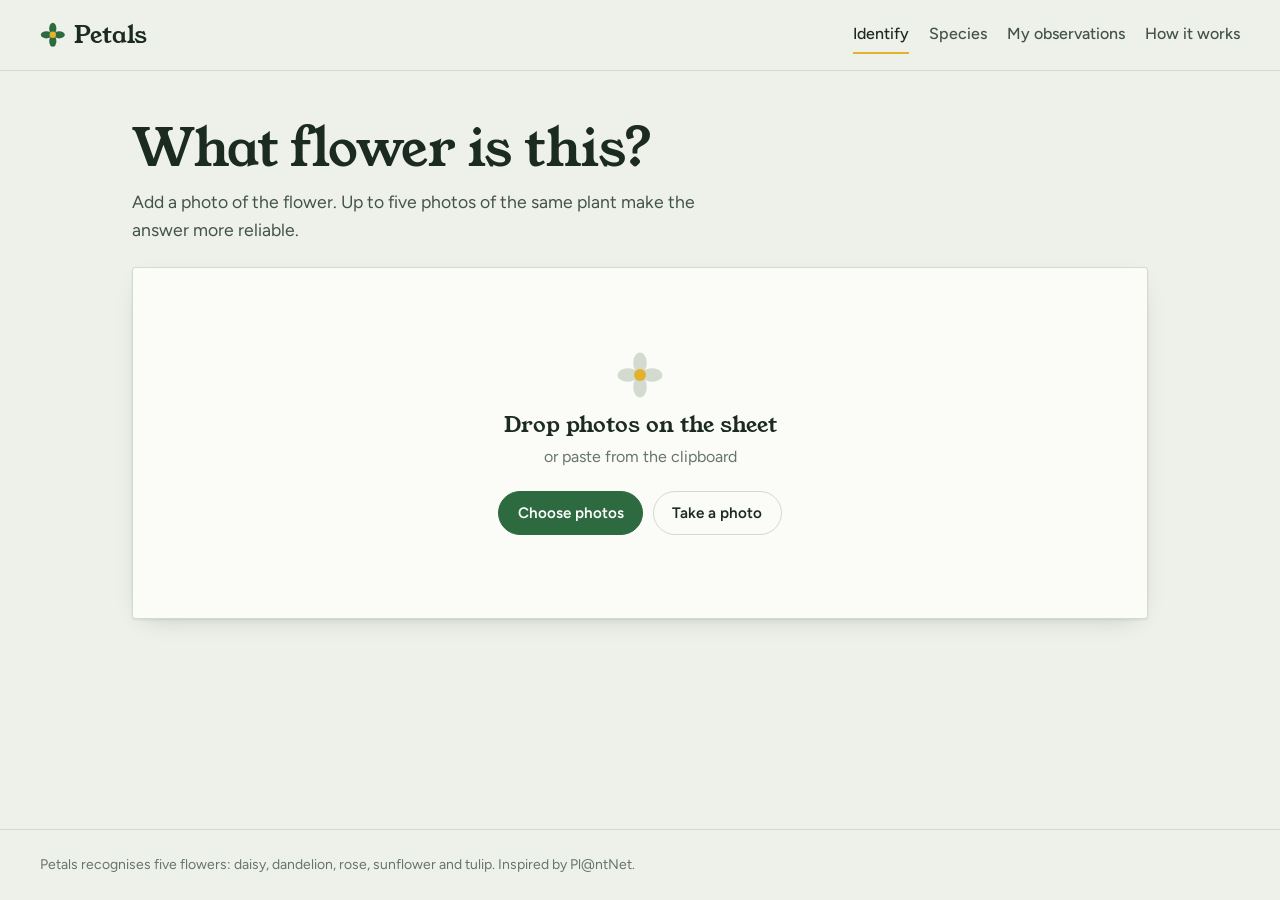
==== app/static/index.html @ 1f5e9799 "Add Petals flower identification web app FastAPI app that identifies daisies, dandelions, roses, sun" ====
<!doctype html>
<html lang="en">
<head>
  <meta charset="utf-8">
  <meta name="viewport" content="width=device-width, initial-scale=1">
  <title>Petals</title>
  <meta name="description" content="Identify flowers from a photo.">
  <link rel="icon" href="favicon.svg" type="image/svg+xml">
  <link rel="preconnect" href="https://fonts.googleapis.com">
  <link rel="preconnect" href="https://fonts.gstatic.com" crossorigin>
  <link href="https://fonts.googleapis.com/css2?family=Figtree:wght@400;500;600&family=Young+Serif&display=swap" rel="stylesheet">
  <link rel="stylesheet" href="styles.css">
</head>
<body>
  <header class="masthead">
    <a class="brand" href="#/">
      <svg class="brand-mark" viewBox="0 0 32 32" aria-hidden="true"><use href="#petal-mark"/></svg>
      Petals
    </a>
    <nav aria-label="Main">
      <a href="#/" data-route="identify">Identify</a>
      <a href="#/species" data-route="species">Species</a>
      <a href="#/observations" data-route="observations">My observations</a>
      <a href="#/how" data-route="how">How it works</a>
    </nav>
  </header>

  <div id="model-banner" class="banner" hidden>
    No trained model yet. Run <code>python training/train.py</code>, then restart the server.
    You can still browse species and read how it works.
  </div>

  <main id="view" tabindex="-1"></main>

  <footer class="colophon">
    Petals recognises five flowers: daisy, dandelion, rose, sunflower and tulip.
    Inspired by Pl@ntNet.
  </footer>

  <svg width="0" height="0" style="position:absolute" aria-hidden="true">
    <symbol id="petal-mark" viewBox="0 0 32 32">
      <g fill="currentColor">
        <ellipse cx="16" cy="8" rx="4.5" ry="7"/>
        <ellipse cx="16" cy="24" rx="4.5" ry="7"/>
        <ellipse cx="8" cy="16" rx="7" ry="4.5"/>
        <ellipse cx="24" cy="16" rx="7" ry="4.5"/>
      </g>
      <circle cx="16" cy="16" r="4" fill="var(--pollen)"/>
    </symbol>
  </svg>

  <template id="tpl-identify">
    <section class="identify">
      <div class="intro">
        <h1>What flower is this?</h1>
        <p>Add a photo of the flower. Up to five photos of the same plant make the answer more reliable.</p>
      </div>
      <div class="sheet drop" id="drop">
        <input type="file" id="file" accept="image/*" multiple hidden>
        <input type="file" id="camera" accept="image/*" capture="environment" hidden>
        <div class="drop-empty">
          <svg class="drop-mark" viewBox="0 0 32 32" aria-hidden="true"><use href="#petal-mark"/></svg>
          <p class="drop-title">Drop photos on the sheet</p>
          <p class="drop-hint">or paste from the clipboard</p>
          <div class="drop-actions">
            <button class="btn primary" type="button" data-pick="file">Choose photos</button>
            <button class="btn" type="button" data-pick="camera">Take a photo</button>
          </div>
        </div>
        <ul class="thumbs" id="thumbs" aria-label="Selected photos"></ul>
      </div>
      <div class="identify-actions" id="identify-actions" hidden>
        <button class="btn primary" id="go" type="button">Identify</button>
        <button class="btn quiet" id="add-more" type="button">Add another photo</button>
        <button class="btn quiet" id="clear" type="button">Clear</button>
      </div>
      <p class="error" id="error" role="alert"></p>
    </section>
  </template>

  <template id="tpl-result">
    <section class="result">
      <div class="specimen">
        <div class="sheet mounted">
          <figure class="mount">
            <img id="hero" alt="">
            <span class="tape tl"></span><span class="tape br"></span>
          </figure>
          <ul class="mini" id="mini" aria-label="Other photos"></ul>
        </div>
        <aside class="slip" id="slip" aria-live="polite"></aside>
      </div>
      <div class="ranking">
        <h2>All matches</h2>
        <ol class="bars" id="bars"></ol>
        <p class="fineprint">Scores are averaged across your photos. Petals only knows five flowers, so a photo of anything else is matched to the closest of them.</p>
      </div>
      <form class="save" id="save-form">
        <h2>Save this observation</h2>
        <label>Where did you see it? <span class="optional">(optional)</span>
          <input name="place" maxlength="120" placeholder="e.g. Golden Gate Park, by the pond">
        </label>
        <label>Notes <span class="optional">(optional)</span>
          <textarea name="note" rows="2" maxlength="500" placeholder="Colour, height, smell…"></textarea>
        </label>
        <div class="form-actions">
          <button class="btn primary" type="submit">Save observation</button>
          <a class="btn quiet" href="#/">Identify another flower</a>
        </div>
        <p class="status" id="save-status" role="status"></p>
      </form>
    </section>
  </template>

  <script src="app.js" type="module"></script>
</body>
</html>
---- app/static/styles.css ----
:root {
  --paper: #eef1ea;
  --sheet: #fbfbf7;
  --ink: #1c2b22;
  --ink-2: #435349;
  --muted: #66756b;
  --rule: #d3dacf;
  --leaf: #2e6a40;
  --leaf-hover: #24563a;
  --on-leaf: #ffffff;
  --pollen: #e2b22c;
  --slip: #fffcef;
  --slip-rule: #c9c1a0;
  --tape: rgba(222, 208, 160, 0.72);
  --danger: #a8322d;
  --series-train: #1f7a3e;
  --series-val: #b07806;
  --shadow: 0 1px 2px rgba(28, 43, 34, 0.08), 0 8px 24px -12px rgba(28, 43, 34, 0.25);
  --serif: "Young Serif", Georgia, serif;
  --sans: "Figtree", system-ui, sans-serif;
  color-scheme: light;
}

@media (prefers-color-scheme: dark) {
  :root:not([data-theme="light"]) {
    --paper: #111914;
    --sheet: #18221c;
    --ink: #e4ebe3;
    --ink-2: #b4c1b7;
    --muted: #8d9b91;
    --rule: #2d3b32;
    --leaf: #7cc08f;
    --leaf-hover: #95d2a6;
    --on-leaf: #0f1a13;
    --pollen: #e8be45;
    --slip: #1f2a23;
    --slip-rule: #4a5640;
    --tape: rgba(150, 140, 100, 0.45);
    --danger: #f08a80;
  --series-train: #45a86a;
  --series-val: #c07a20;
    --shadow: 0 1px 2px rgba(0, 0, 0, 0.4), 0 10px 28px -12px rgba(0, 0, 0, 0.7);
    color-scheme: dark;
  }
}
:root[data-theme="dark"] {
  --paper: #111914;
  --sheet: #18221c;
  --ink: #e4ebe3;
  --ink-2: #b4c1b7;
  --muted: #8d9b91;
  --rule: #2d3b32;
  --leaf: #7cc08f;
  --leaf-hover: #95d2a6;
  --on-leaf: #0f1a13;
  --pollen: #e8be45;
  --slip: #1f2a23;
  --slip-rule: #4a5640;
  --tape: rgba(150, 140, 100, 0.45);
  --danger: #f08a80;
  --series-train: #45a86a;
  --series-val: #c07a20;
  --shadow: 0 1px 2px rgba(0, 0, 0, 0.4), 0 10px 28px -12px rgba(0, 0, 0, 0.7);
  color-scheme: dark;
}

* { box-sizing: border-box; }
[hidden] { display: none !important; }

body {
  margin: 0;
  background: var(--paper);
  color: var(--ink);
  font: 400 1rem/1.55 var(--sans);
  -webkit-font-smoothing: antialiased;
  min-height: 100vh;
  display: flex;
  flex-direction: column;
}

h1, h2, h3 { font-family: var(--serif); font-weight: 400; line-height: 1.15; margin: 0; }
h1 { font-size: clamp(2rem, 1.4rem + 2.6vw, 3.25rem); letter-spacing: -0.01em; }
h2 { font-size: 1.5rem; }
h3 { font-size: 1.2rem; }
p { margin: 0; }
a { color: var(--leaf); }
img { max-width: 100%; display: block; }
code { font-size: 0.9em; background: var(--sheet); padding: 0.1em 0.35em; border-radius: 4px; border: 1px solid var(--rule); }

:focus-visible { outline: 2px solid var(--leaf); outline-offset: 2px; }

/* Masthead */
.masthead {
  display: flex;
  align-items: center;
  justify-content: space-between;
  flex-wrap: wrap;
  gap: 0.75rem 2rem;
  padding: 1rem clamp(1rem, 4vw, 2.5rem);
  border-bottom: 1px solid var(--rule);
}
.brand {
  display: inline-flex;
  align-items: center;
  gap: 0.5rem;
  font: 400 1.5rem/1 var(--serif);
  color: var(--ink);
  text-decoration: none;
}
.brand-mark { width: 1.6rem; height: 1.6rem; color: var(--leaf); }
nav { display: flex; flex-wrap: wrap; gap: 0.25rem 1.25rem; }
nav a {
  color: var(--ink-2);
  text-decoration: none;
  font-weight: 500;
  padding: 0.35rem 0;
  border-bottom: 2px solid transparent;
}
nav a:hover { color: var(--ink); }
nav a[aria-current="page"] { color: var(--ink); border-bottom-color: var(--pollen); }

.banner {
  margin: 1rem auto 0;
  width: calc(min(1080px, 100%) - 2 * clamp(1rem, 4vw, 2rem));
  padding: 0.75rem 1rem;
  border: 1px solid var(--slip-rule);
  background: var(--slip);
  border-radius: 6px;
  color: var(--ink-2);
}

main {
  flex: 1;
  width: min(1080px, 100%);
  margin: 0 auto;
  padding: clamp(1.5rem, 4vw, 3rem) clamp(1rem, 4vw, 2rem) 4rem;
}
main:focus { outline: none; }

.colophon {
  padding: 1.5rem clamp(1rem, 4vw, 2.5rem);
  border-top: 1px solid var(--rule);
  color: var(--muted);
  font-size: 0.875rem;
}

/* Buttons */
.btn {
  display: inline-flex;
  align-items: center;
  justify-content: center;
  gap: 0.4rem;
  min-height: 2.75rem;
  padding: 0.6rem 1.15rem;
  border-radius: 999px;
  border: 1px solid var(--rule);
  background: var(--sheet);
  color: var(--ink);
  font: 600 0.95rem/1 var(--sans);
  text-decoration: none;
  cursor: pointer;
}
.btn:hover { border-color: var(--ink-2); }
.btn.primary { background: var(--leaf); border-color: var(--leaf); color: var(--on-leaf); }
.btn.primary:hover { background: var(--leaf-hover); border-color: var(--leaf-hover); }
.btn.quiet { background: transparent; border-color: transparent; color: var(--ink-2); }
.btn.quiet:hover { color: var(--ink); text-decoration: underline; }
.btn[disabled] { opacity: 0.55; cursor: progress; }

/* The specimen sheet: the app's one memorable object */
.sheet {
  background: var(--sheet);
  border: 1px solid var(--rule);
  border-radius: 3px;
  box-shadow: var(--shadow);
  position: relative;
}

/* Identify */
.identify { display: grid; gap: 1.5rem; }
.intro { display: grid; gap: 0.6rem; max-width: 36rem; }
.intro p { color: var(--ink-2); font-size: 1.1rem; }

.drop {
  min-height: 22rem;
  display: grid;
  place-items: center;
  padding: 2rem 1.25rem;
  transition: border-color 0.15s, background-color 0.15s;
}
.drop.over { border-color: var(--leaf); background: color-mix(in srgb, var(--sheet) 88%, var(--leaf)); }
.drop.has-photos .drop-empty { display: none; }
.drop-empty { display: grid; justify-items: center; gap: 0.35rem; text-align: center; }
.drop-mark { width: 3rem; height: 3rem; color: var(--rule); margin-bottom: 0.5rem; }
.drop-title { font: 400 1.4rem/1.2 var(--serif); }
.drop-hint { color: var(--muted); }
.drop-actions { display: flex; flex-wrap: wrap; justify-content: center; gap: 0.6rem; margin-top: 1rem; }

.thumbs {
  list-style: none;
  margin: 0;
  padding: 0;
  display: flex;
  flex-wrap: wrap;
  justify-content: center;
  gap: 1.25rem;
}
.thumbs:empty { display: none; }
.thumbs li { position: relative; }
.thumbs img {
  width: 11rem;
  height: 11rem;
  object-fit: cover;
  border-radius: 2px;
  box-shadow: 0 1px 3px rgba(0, 0, 0, 0.2);
}
.thumbs li:nth-child(odd) img { transform: rotate(-1.2deg); }
.thumbs li:nth-child(even) img { transform: rotate(1deg); }
.thumbs .remove {
  position: absolute;
  top: -0.6rem;
  right: -0.6rem;
  width: 2rem;
  height: 2rem;
  border-radius: 50%;
  border: 1px solid var(--rule);
  background: var(--sheet);
  color: var(--ink);
  font-size: 1.1rem;
  line-height: 1;
  cursor: pointer;
}

.identify-actions { display: flex; flex-wrap: wrap; gap: 0.5rem; align-items: center; }
.error { color: var(--danger); font-weight: 500; }
.error:empty { display: none; }

/* Result: mounted specimen + determination slip */
.result { display: grid; gap: 3rem; }
.specimen {
  display: grid;
  grid-template-columns: minmax(0, 1.25fr) minmax(0, 1fr);
  gap: 2rem;
  align-items: start;
}
.mounted { padding: clamp(1.25rem, 4vw, 2.5rem); display: grid; gap: 1.25rem; }
.mount { margin: 0; position: relative; justify-self: center; width: 100%; }
.mount img {
  width: 100%;
  max-height: 32rem;
  object-fit: cover;
  border-radius: 2px;
  box-shadow: 0 1px 4px rgba(0, 0, 0, 0.18);
}
.tape {
  position: absolute;
  width: 5.5rem;
  height: 1.6rem;
  background: var(--tape);
  box-shadow: 0 0 1px rgba(0, 0, 0, 0.15);
}
.tape.tl { top: -0.6rem; left: -1.6rem; transform: rotate(-38deg); }
.tape.br { bottom: -0.6rem; right: -1.6rem; transform: rotate(-38deg); }
.mini { list-style: none; margin: 0; padding: 0; display: flex; gap: 0.75rem; justify-content: center; flex-wrap: wrap; }
.mini:empty { display: none; }
.mini button { padding: 0; border: 2px solid transparent; background: none; cursor: pointer; border-radius: 3px; }
.mini button[aria-pressed="true"] { border-color: var(--leaf); }
.mini img { width: 4rem; height: 4rem; object-fit: cover; border-radius: 2px; }

.slip {
  background: var(--slip);
  border: 1px solid var(--slip-rule);
  border-radius: 2px;
  padding: 1.5rem 1.5rem 1.25rem;
  box-shadow: var(--shadow);
  transform: rotate(0.6deg);
  display: grid;
  gap: 1rem;
  position: sticky;
  top: 1.5rem;
}
.slip-head { display: flex; justify-content: space-between; align-items: baseline; gap: 1rem; color: var(--muted); font-size: 0.85rem; border-bottom: 1px solid var(--slip-rule); padding-bottom: 0.6rem; }
.slip-det { font-family: var(--serif); font-size: 0.95rem; color: var(--ink-2); }
.slip-name { font: italic 400 clamp(1.7rem, 1.2rem + 1.5vw, 2.3rem)/1.1 var(--serif); }
.slip-name.undetermined { font-style: normal; }
.slip-common { font-size: 1.15rem; color: var(--ink-2); }
.slip dl { display: grid; grid-template-columns: auto 1fr; gap: 0.35rem 1rem; margin: 0; font-size: 0.95rem; }
.slip dt { color: var(--muted); }
.slip dd { margin: 0; }
.slip .caveat { font-size: 0.9rem; color: var(--ink-2); border-left: 3px solid var(--pollen); padding-left: 0.75rem; }
.slip-foot { border-top: 1px solid var(--slip-rule); padding-top: 0.75rem; display: flex; flex-wrap: wrap; gap: 0.5rem 1.25rem; font-size: 0.95rem; }

.meter { display: grid; gap: 0.35rem; }
.meter-track { height: 0.6rem; background: color-mix(in srgb, var(--slip-rule) 45%, transparent); border-radius: 999px; overflow: hidden; }
.meter-fill { height: 100%; background: var(--pollen); border-radius: 999px; transform-origin: left; animation: grow 0.7s cubic-bezier(.2,.7,.2,1) both; }
.meter-label { display: flex; justify-content: space-between; font-size: 0.9rem; color: var(--ink-2); }
.meter-label strong { color: var(--ink); font-variant-numeric: tabular-nums; }
@keyframes grow { from { transform: scaleX(0); } }

.ranking { display: grid; gap: 1rem; max-width: 40rem; }
.bars { list-style: none; margin: 0; padding: 0; display: grid; gap: 0.85rem; }
.bars li { display: grid; grid-template-columns: 9rem 1fr 3.5rem; gap: 1rem; align-items: center; }
.bars a { color: var(--ink); text-decoration: none; font-weight: 500; }
.bars a:hover { text-decoration: underline; }
.bars .sci { display: block; font-style: italic; font-weight: 400; color: var(--muted); font-size: 0.85rem; }
.bars .track { height: 0.5rem; background: var(--rule); border-radius: 999px; overflow: hidden; }
.bars .fill { height: 100%; background: var(--ink-2); border-radius: 999px; }
.bars li:first-child .fill { background: var(--leaf); }
.bars .pct { text-align: right; font-variant-numeric: tabular-nums; color: var(--ink-2); }
.fineprint { color: var(--muted); font-size: 0.9rem; }

.save { display: grid; gap: 1rem; max-width: 34rem; padding-top: 2rem; border-top: 1px solid var(--rule); }
.save label { display: grid; gap: 0.35rem; font-weight: 500; }
.optional { color: var(--muted); font-weight: 400; }
input, textarea {
  font: inherit;
  color: var(--ink);
  background: var(--sheet);
  border: 1px solid var(--rule);
  border-radius: 6px;
  padding: 0.6rem 0.75rem;
  width: 100%;
}
input:focus, textarea:focus { border-color: var(--leaf); outline: none; box-shadow: 0 0 0 3px color-mix(in srgb, var(--leaf) 25%, transparent); }
.form-actions { display: flex; flex-wrap: wrap; gap: 0.5rem; align-items: center; }
.status { color: var(--leaf); font-weight: 500; }
.status:empty { display: none; }

/* Species */
.page-head { display: grid; gap: 0.6rem; max-width: 40rem; margin-bottom: 2rem; }
.page-head p { color: var(--ink-2); font-size: 1.1rem; }

.flora { list-style: none; margin: 0; padding: 0; display: grid; grid-template-columns: repeat(auto-fill, minmax(15rem, 1fr)); gap: 2rem 1.5rem; }
.flora a { color: inherit; text-decoration: none; display: grid; gap: 0.6rem; }
.flora .plate {
  aspect-ratio: 4 / 5;
  background: var(--sheet);
  border: 1px solid var(--rule);
  border-radius: 3px;
  padding: 0.75rem;
  box-shadow: var(--shadow);
}
.flora .plate img { width: 100%; height: 100%; object-fit: cover; border-radius: 2px; }
.flora .plate .placeholder { width: 100%; height: 100%; display: grid; place-items: center; color: var(--rule); }
.flora .plate .placeholder svg { width: 40%; }
.flora a:hover h3 { text-decoration: underline; }
.flora .sci { font-style: italic; color: var(--muted); }

.species-detail { display: grid; grid-template-columns: minmax(0, 1fr) minmax(0, 1fr); gap: 2.5rem; align-items: start; }
.species-detail .text { display: grid; gap: 1.25rem; }
.species-detail .sci { font: italic 400 1.25rem/1.3 var(--serif); color: var(--ink-2); }
.species-detail .lede { font-size: 1.1rem; max-width: 34rem; }
.species-detail ul.look { margin: 0; padding-left: 1.2rem; display: grid; gap: 0.35rem; }
.species-detail dl { display: grid; grid-template-columns: auto 1fr; gap: 0.4rem 1.25rem; margin: 0; }
.species-detail dt { color: var(--muted); }
.species-detail dd { margin: 0; }
.gallery { display: grid; grid-template-columns: repeat(2, 1fr); gap: 0.75rem; padding: 1rem; }
.gallery img { width: 100%; aspect-ratio: 1; object-fit: cover; border-radius: 2px; }
.gallery .empty { grid-column: 1 / -1; color: var(--muted); padding: 2rem 1rem; text-align: center; }
.back { display: inline-block; margin-bottom: 1.5rem; color: var(--ink-2); }

/* Observations */
.log { list-style: none; margin: 0; padding: 0; display: grid; gap: 1.25rem; }
.log li {
  display: grid;
  grid-template-columns: 7rem 1fr auto;
  gap: 1.25rem;
  align-items: start;
  padding-bottom: 1.25rem;
  border-bottom: 1px solid var(--rule);
}
.log img { width: 7rem; height: 7rem; object-fit: cover; border-radius: 2px; box-shadow: 0 1px 3px rgba(0, 0, 0, 0.2); }
.log .what { display: grid; gap: 0.2rem; }
.log .sci { font-style: italic; color: var(--muted); }
.log .meta { color: var(--ink-2); font-size: 0.9rem; }
.log .note { margin-top: 0.4rem; }
.empty-state { display: grid; gap: 1rem; justify-items: start; padding: 2.5rem 0; color: var(--ink-2); }

/* How it works */
.how { display: grid; gap: 3.5rem; }
.how section { display: grid; gap: 1rem; }
.how .prose { max-width: 40rem; display: grid; gap: 0.85rem; color: var(--ink-2); }
.how .prose strong { color: var(--ink); font-weight: 600; }
.steps { margin: 0; padding-left: 1.4rem; display: grid; gap: 0.5rem; max-width: 40rem; color: var(--ink-2); }
.stats { display: flex; flex-wrap: wrap; gap: 2.5rem; }
.stats div { display: grid; }
.stats strong { font: 400 2rem/1.1 var(--serif); font-variant-numeric: tabular-nums; }
.stats span { color: var(--muted); font-size: 0.9rem; }

.aug-controls { display: flex; flex-wrap: wrap; gap: 0.5rem; align-items: center; }
.aug-controls label { display: inline-flex; gap: 0.4rem; align-items: center; padding: 0.4rem 0.8rem; border: 1px solid var(--rule); border-radius: 999px; background: var(--sheet); cursor: pointer; font-size: 0.9rem; }
.aug-controls input { width: auto; accent-color: var(--leaf); }
.aug-grid { display: grid; grid-template-columns: repeat(4, 1fr); gap: 0.75rem; padding: 1rem; }
.aug-grid canvas { width: 100%; aspect-ratio: 1; border-radius: 2px; background: var(--paper); }
.aug-grid .original { outline: 2px solid var(--pollen); outline-offset: 2px; }

.chart-wrap { padding: 1.25rem; max-width: 44rem; position: relative; }
.chart-wrap svg { width: 100%; height: auto; display: block; overflow: visible; }
.chart-legend { display: flex; gap: 1.25rem; font-size: 0.9rem; color: var(--ink-2); margin-bottom: 0.5rem; }
.chart-legend span { display: inline-flex; align-items: center; gap: 0.4rem; }
.chart-legend i { width: 1rem; height: 2px; display: inline-block; }
.chart-legend i.dashed { background: none; border-top: 2px dashed; height: 0; }
.chart-tip {
  position: absolute;
  pointer-events: none;
  background: var(--ink);
  color: var(--paper);
  border-radius: 6px;
  padding: 0.45rem 0.65rem;
  font-size: 0.85rem;
  line-height: 1.35;
  white-space: nowrap;
  transform: translate(-50%, calc(-100% - 10px));
}
.chart-tip[hidden] { display: none; }
.chart-table { margin-top: 0.75rem; font-size: 0.9rem; color: var(--ink-2); }
.chart-table table { border-collapse: collapse; margin-top: 0.5rem; font-variant-numeric: tabular-nums; }
.chart-table th, .chart-table td { padding: 0.25rem 1rem 0.25rem 0; text-align: left; }
.chart-table th { color: var(--muted); font-weight: 500; }

.loading { color: var(--muted); }

@media (max-width: 760px) {
  .specimen, .species-detail { grid-template-columns: 1fr; }
  .slip { position: static; transform: none; }
  .bars li { grid-template-columns: 7rem 1fr 3rem; gap: 0.75rem; }
  .thumbs img { width: 8.5rem; height: 8.5rem; }
  .log li { grid-template-columns: 5rem 1fr; }
  .log img { width: 5rem; height: 5rem; }
  .log li > :last-child { grid-column: 2; justify-self: start; }
  .aug-grid { grid-template-columns: repeat(2, 1fr); }
  .tape { width: 4rem; }
  .tape.tl { left: -1rem; }
  .tape.br { right: -1rem; }
}

@media (prefers-reduced-motion: reduce) {
  * { animation: none !important; transition: none !important; }
}
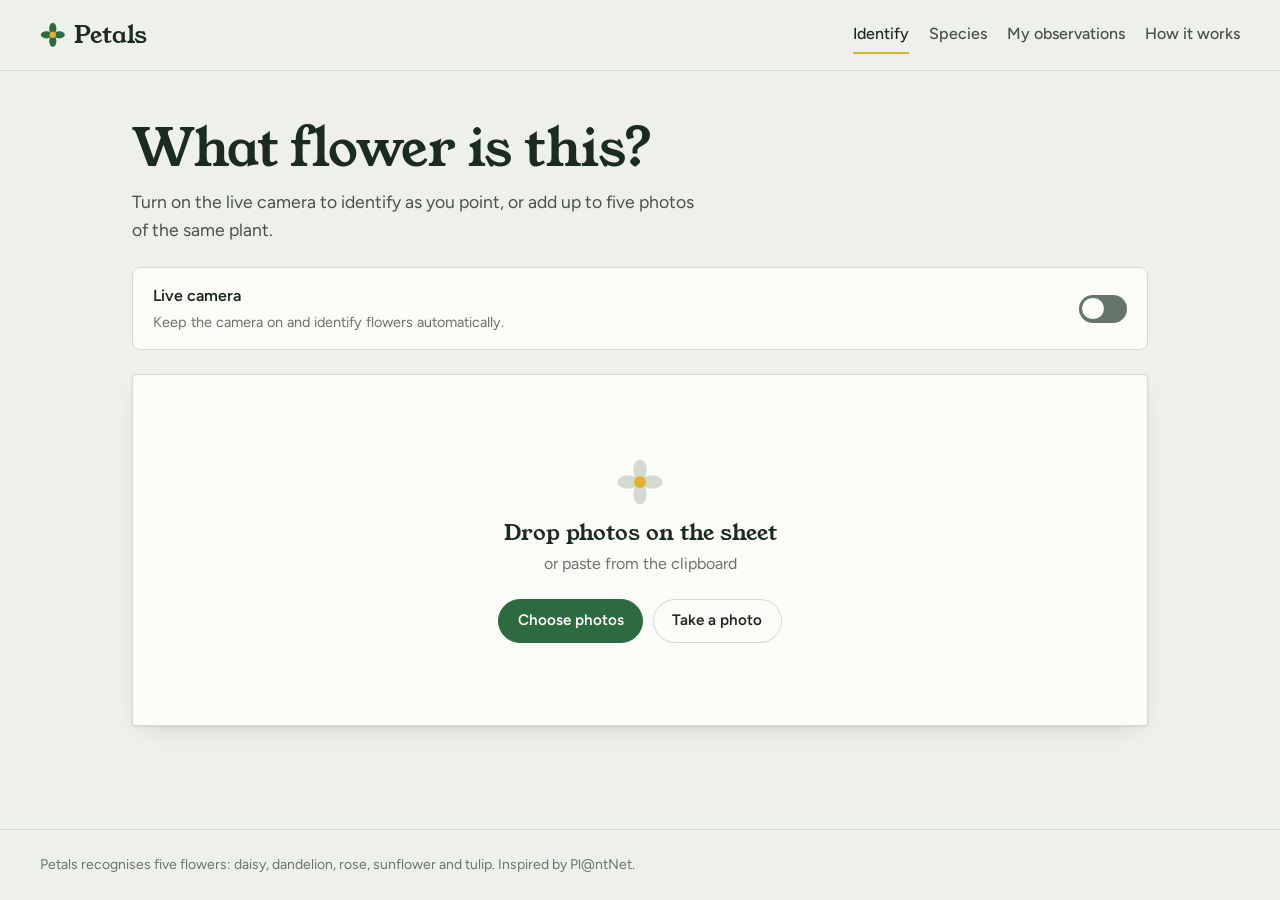
==== commit 269f13f6: "Add live camera mode with automatic flower identification" ====
--- a/app/static/index.html
+++ b/app/static/index.html
@@ -53,7 +53,26 @@
     <section class="identify">
       <div class="intro">
         <h1>What flower is this?</h1>
-        <p>Add a photo of the flower. Up to five photos of the same plant make the answer more reliable.</p>
+        <p>Turn on the live camera to identify as you point, or add up to five photos of the same plant.</p>
+      </div>
+      <label class="live-toggle" for="live-camera">
+        <span><strong>Live camera</strong><span id="live-camera-hint">Keep the camera on and identify flowers automatically.</span></span>
+        <input type="checkbox" id="live-camera" role="switch" aria-label="Live camera" aria-describedby="live-camera-hint" aria-controls="live-panel">
+        <span class="switch-track" aria-hidden="true"></span>
+      </label>
+      <div class="sheet live-panel" id="live-panel" hidden>
+        <video id="live-video" autoplay muted playsinline aria-label="Live camera preview"></video>
+        <div class="live-details">
+          <p class="live-status" id="live-status" role="status">Starting camera…</p>
+          <div class="live-result" id="live-result" aria-live="polite" aria-atomic="true" hidden>
+            <p class="live-determination" id="live-determination"></p>
+            <h2 id="live-name"></h2>
+            <p class="sci" id="live-scientific"></p>
+            <p>Confidence <strong id="live-score"></strong></p>
+          </div>
+          <button class="btn primary" id="live-use" type="button" disabled>View &amp; save result</button>
+          <p class="fineprint">Point at a well-lit flower head. The match updates while the switch is on.</p>
+        </div>
       </div>
       <div class="sheet drop" id="drop">
         <input type="file" id="file" accept="image/*" multiple hidden>
--- a/app/static/styles.css
+++ b/app/static/styles.css
@@ -235,6 +235,36 @@
 .error { color: var(--danger); font-weight: 500; }
 .error:empty { display: none; }
 
+/* Live camera */
+.live-toggle {
+  display: flex;
+  align-items: center;
+  gap: 1rem;
+  padding: 1rem 1.25rem;
+  border: 1px solid var(--rule);
+  border-radius: 8px;
+  background: var(--sheet);
+  cursor: pointer;
+  position: relative;
+}
+.live-toggle > span:first-child { flex: 1; display: grid; gap: 0.15rem; }
+.live-toggle strong { font-weight: 600; }
+#live-camera-hint { color: var(--muted); font-size: 0.9rem; }
+.live-toggle input { position: absolute; opacity: 0; width: 1px; height: 1px; padding: 0; }
+.switch-track { width: 3rem; height: 1.75rem; border-radius: 999px; background: var(--muted); padding: 0.2rem; flex-shrink: 0; transition: background 0.15s; }
+.switch-track::after { content: ""; display: block; width: 1.35rem; height: 1.35rem; border-radius: 50%; background: var(--sheet); transition: transform 0.15s; }
+.live-toggle input:checked + .switch-track { background: var(--leaf); }
+.live-toggle input:checked + .switch-track::after { background: var(--on-leaf); transform: translateX(1.25rem); }
+.live-toggle input:focus-visible + .switch-track { outline: 2px solid var(--leaf); outline-offset: 3px; }
+.live-toggle input:disabled + .switch-track { opacity: 0.5; }
+.live-panel { display: grid; grid-template-columns: minmax(0, 1.5fr) minmax(0, 1fr); overflow: hidden; }
+.live-panel video { display: block; width: 100%; height: 100%; min-height: 15rem; max-height: 32rem; object-fit: contain; background: #111914; }
+.live-details { display: grid; gap: 1rem; padding: 1.5rem; align-content: center; justify-items: start; }
+.live-status { color: var(--leaf); font-size: 0.9rem; font-weight: 500; }
+.live-result { display: grid; gap: 0.35rem; }
+.live-determination { color: var(--muted); font-size: 0.9rem; }
+.live-result .sci { color: var(--ink-2); font-style: italic; }
+
 /* Result: mounted specimen + determination slip */
 .result { display: grid; gap: 3rem; }
 .specimen {
@@ -421,7 +451,8 @@
 .loading { color: var(--muted); }
 
 @media (max-width: 760px) {
-  .specimen, .species-detail { grid-template-columns: 1fr; }
+  .specimen, .species-detail, .live-panel { grid-template-columns: 1fr; }
+  .live-panel video { height: auto; min-height: 0; }
   .slip { position: static; transform: none; }
   .bars li { grid-template-columns: 7rem 1fr 3rem; gap: 0.75rem; }
   .thumbs img { width: 8.5rem; height: 8.5rem; }
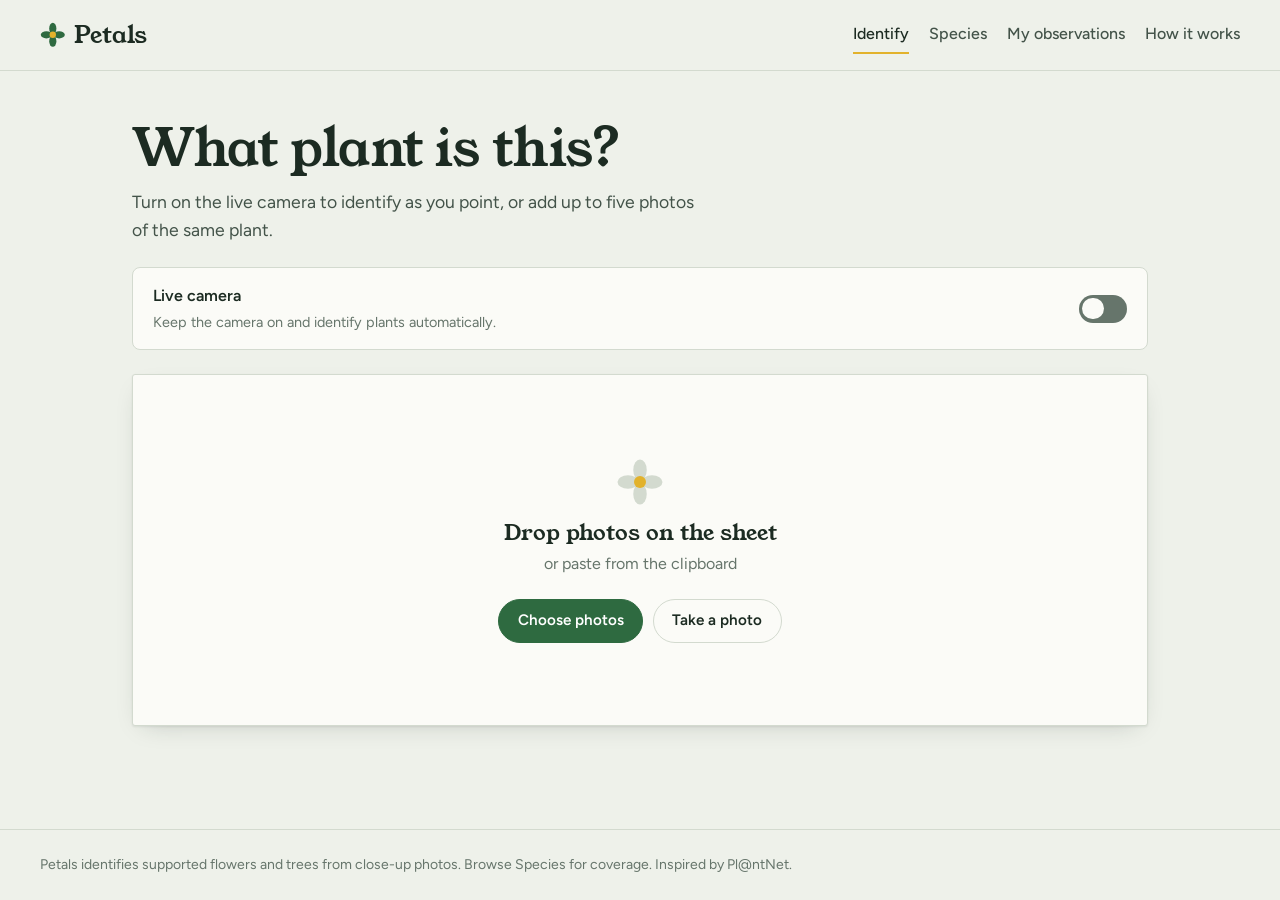
==== commit d74c813d: "Expand browser plant identification to 35 classes with LeafSnap30" ====
--- a/app/static/index.html
+++ b/app/static/index.html
@@ -4,7 +4,7 @@
   <meta charset="utf-8">
   <meta name="viewport" content="width=device-width, initial-scale=1">
   <title>Petals</title>
-  <meta name="description" content="Identify flowers from a photo.">
+  <meta name="description" content="Identify flowers and trees from photos or a live camera feed. Explore species guides, see confidence scores, and save your observations with Petals.">
   <link rel="icon" href="favicon.svg" type="image/svg+xml">
   <link rel="preconnect" href="https://fonts.googleapis.com">
   <link rel="preconnect" href="https://fonts.gstatic.com" crossorigin>
@@ -33,7 +33,7 @@
   <main id="view" tabindex="-1"></main>
 
   <footer class="colophon">
-    Petals recognises five flowers: daisy, dandelion, rose, sunflower and tulip.
+    Petals identifies supported flowers and trees from close-up photos. Browse Species for coverage.
     Inspired by Pl@ntNet.
   </footer>
 
@@ -52,11 +52,11 @@
   <template id="tpl-identify">
     <section class="identify">
       <div class="intro">
-        <h1>What flower is this?</h1>
+        <h1>What plant is this?</h1>
         <p>Turn on the live camera to identify as you point, or add up to five photos of the same plant.</p>
       </div>
       <label class="live-toggle" for="live-camera">
-        <span><strong>Live camera</strong><span id="live-camera-hint">Keep the camera on and identify flowers automatically.</span></span>
+        <span><strong>Live camera</strong><span id="live-camera-hint">Keep the camera on and identify plants automatically.</span></span>
         <input type="checkbox" id="live-camera" role="switch" aria-label="Live camera" aria-describedby="live-camera-hint" aria-controls="live-panel">
         <span class="switch-track" aria-hidden="true"></span>
       </label>
@@ -71,7 +71,7 @@
             <p>Confidence <strong id="live-score"></strong></p>
           </div>
           <button class="btn primary" id="live-use" type="button" disabled>View &amp; save result</button>
-          <p class="fineprint">Point at a well-lit flower head. The match updates while the switch is on.</p>
+          <p class="fineprint">Point at a well-lit flower or a single leaf. The match updates while the switch is on.</p>
         </div>
       </div>
       <div class="sheet drop" id="drop">
@@ -112,7 +112,7 @@
       <div class="ranking">
         <h2>All matches</h2>
         <ol class="bars" id="bars"></ol>
-        <p class="fineprint">Scores are averaged across your photos. Petals only knows five flowers, so a photo of anything else is matched to the closest of them.</p>
+        <p class="fineprint">Scores are averaged across your photos. Use a flower close-up or a single tree leaf against a plain background. Unsupported plants can still receive high scores; check the species guide.</p>
       </div>
       <form class="save" id="save-form">
         <h2>Save this observation</h2>
@@ -124,7 +124,7 @@
         </label>
         <div class="form-actions">
           <button class="btn primary" type="submit">Save observation</button>
-          <a class="btn quiet" href="#/">Identify another flower</a>
+          <a class="btn quiet" href="#/">Identify another plant</a>
         </div>
         <p class="status" id="save-status" role="status"></p>
       </form>
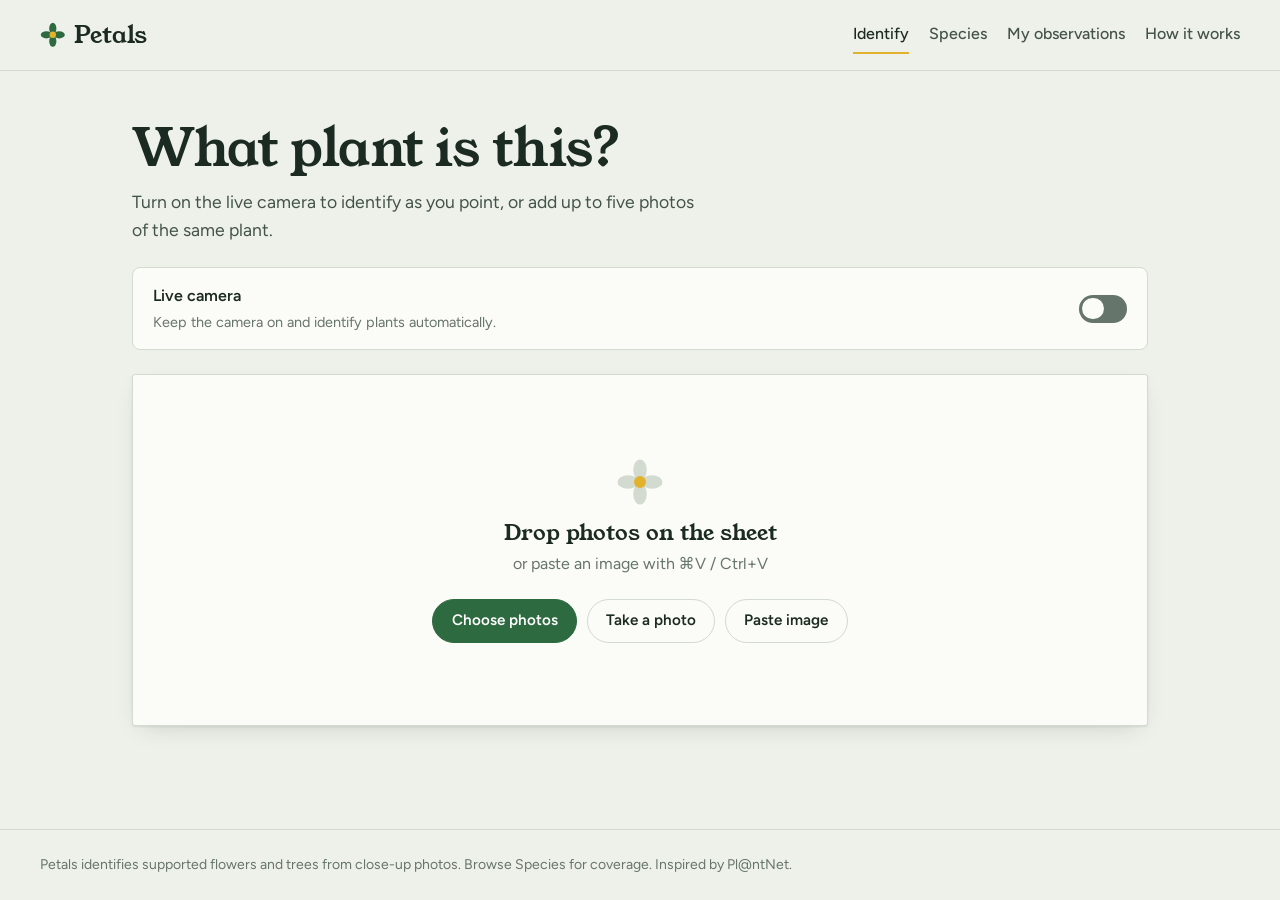
==== commit 7e41a52e: "Fix clipboard image paste and add explicit paste controls" ====
--- a/app/static/index.html
+++ b/app/static/index.html
@@ -80,10 +80,11 @@
         <div class="drop-empty">
           <svg class="drop-mark" viewBox="0 0 32 32" aria-hidden="true"><use href="#petal-mark"/></svg>
           <p class="drop-title">Drop photos on the sheet</p>
-          <p class="drop-hint">or paste from the clipboard</p>
+          <p class="drop-hint">or paste an image with ⌘V / Ctrl+V</p>
           <div class="drop-actions">
             <button class="btn primary" type="button" data-pick="file">Choose photos</button>
             <button class="btn" type="button" data-pick="camera">Take a photo</button>
+            <button class="btn" type="button" data-paste>Paste image</button>
           </div>
         </div>
         <ul class="thumbs" id="thumbs" aria-label="Selected photos"></ul>
@@ -91,6 +92,7 @@
       <div class="identify-actions" id="identify-actions" hidden>
         <button class="btn primary" id="go" type="button">Identify</button>
         <button class="btn quiet" id="add-more" type="button">Add another photo</button>
+        <button class="btn quiet" type="button" data-paste>Paste image</button>
         <button class="btn quiet" id="clear" type="button">Clear</button>
       </div>
       <p class="error" id="error" role="alert"></p>
